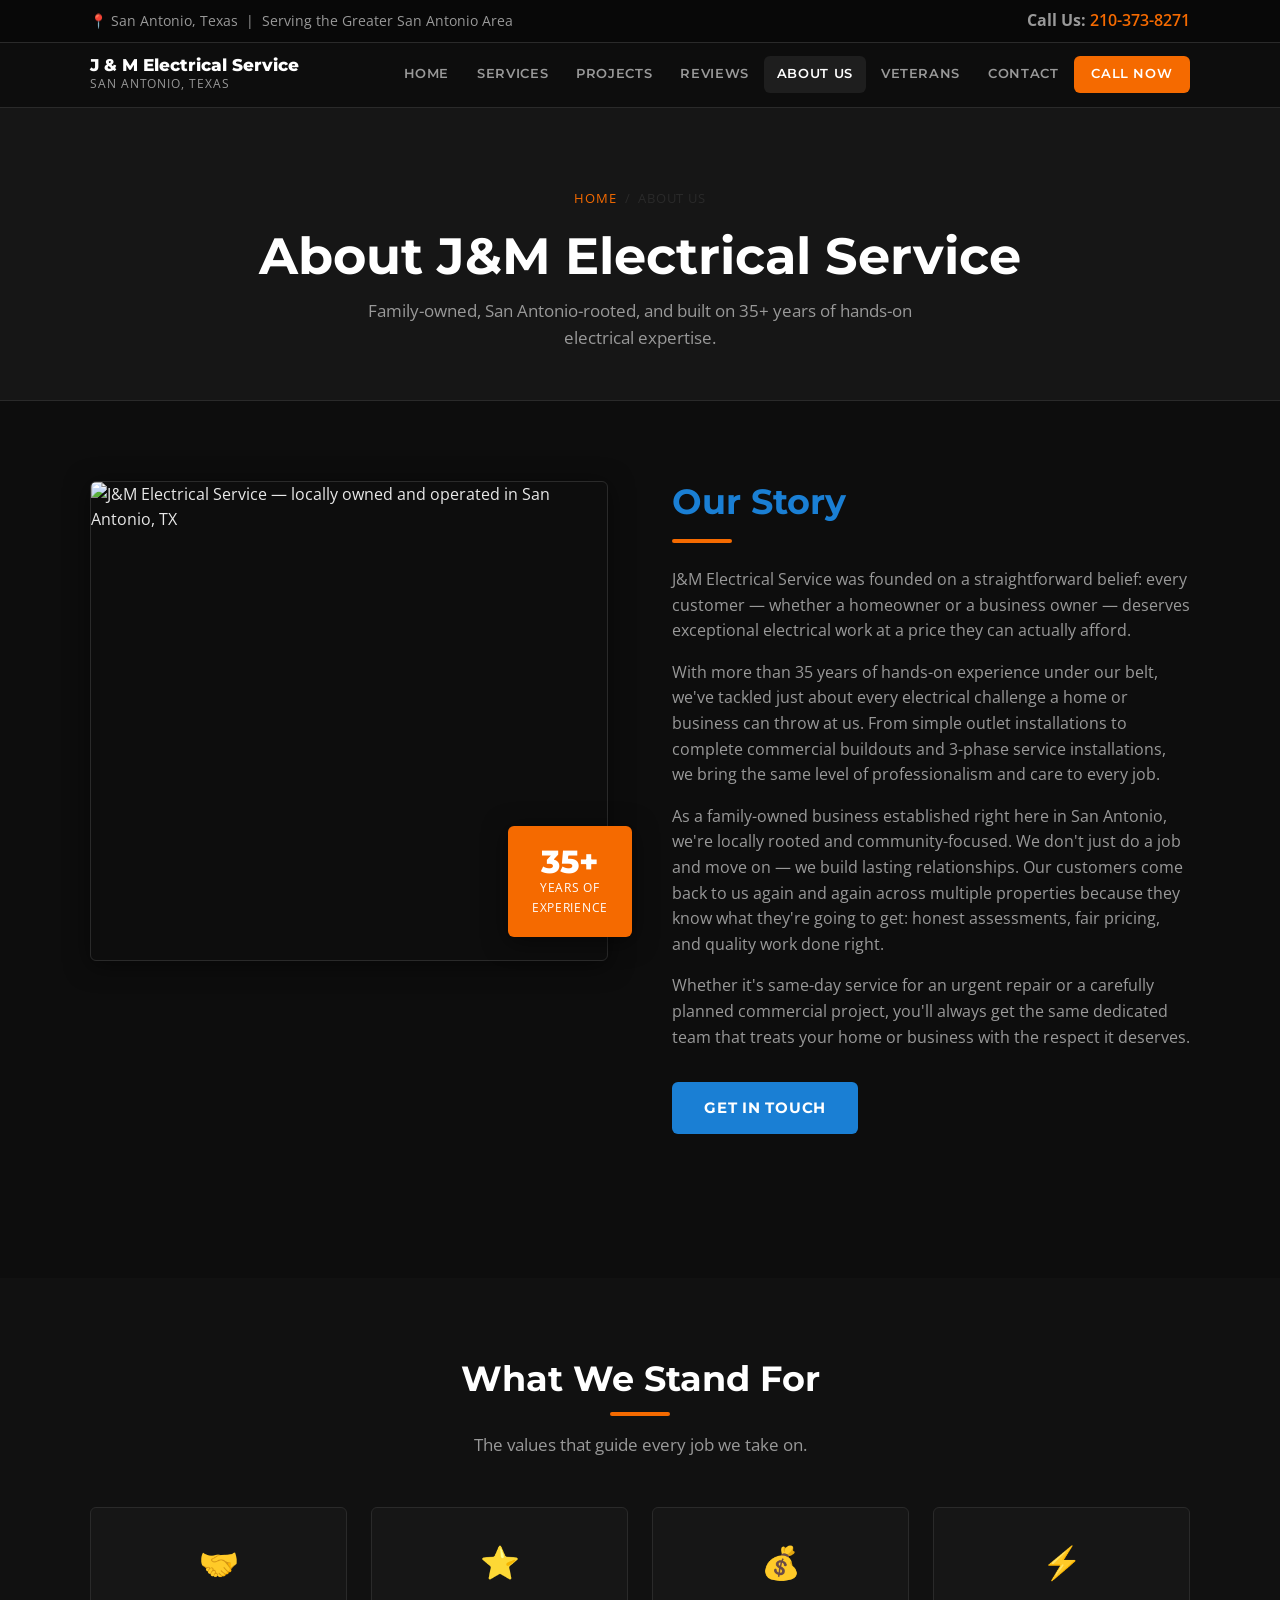
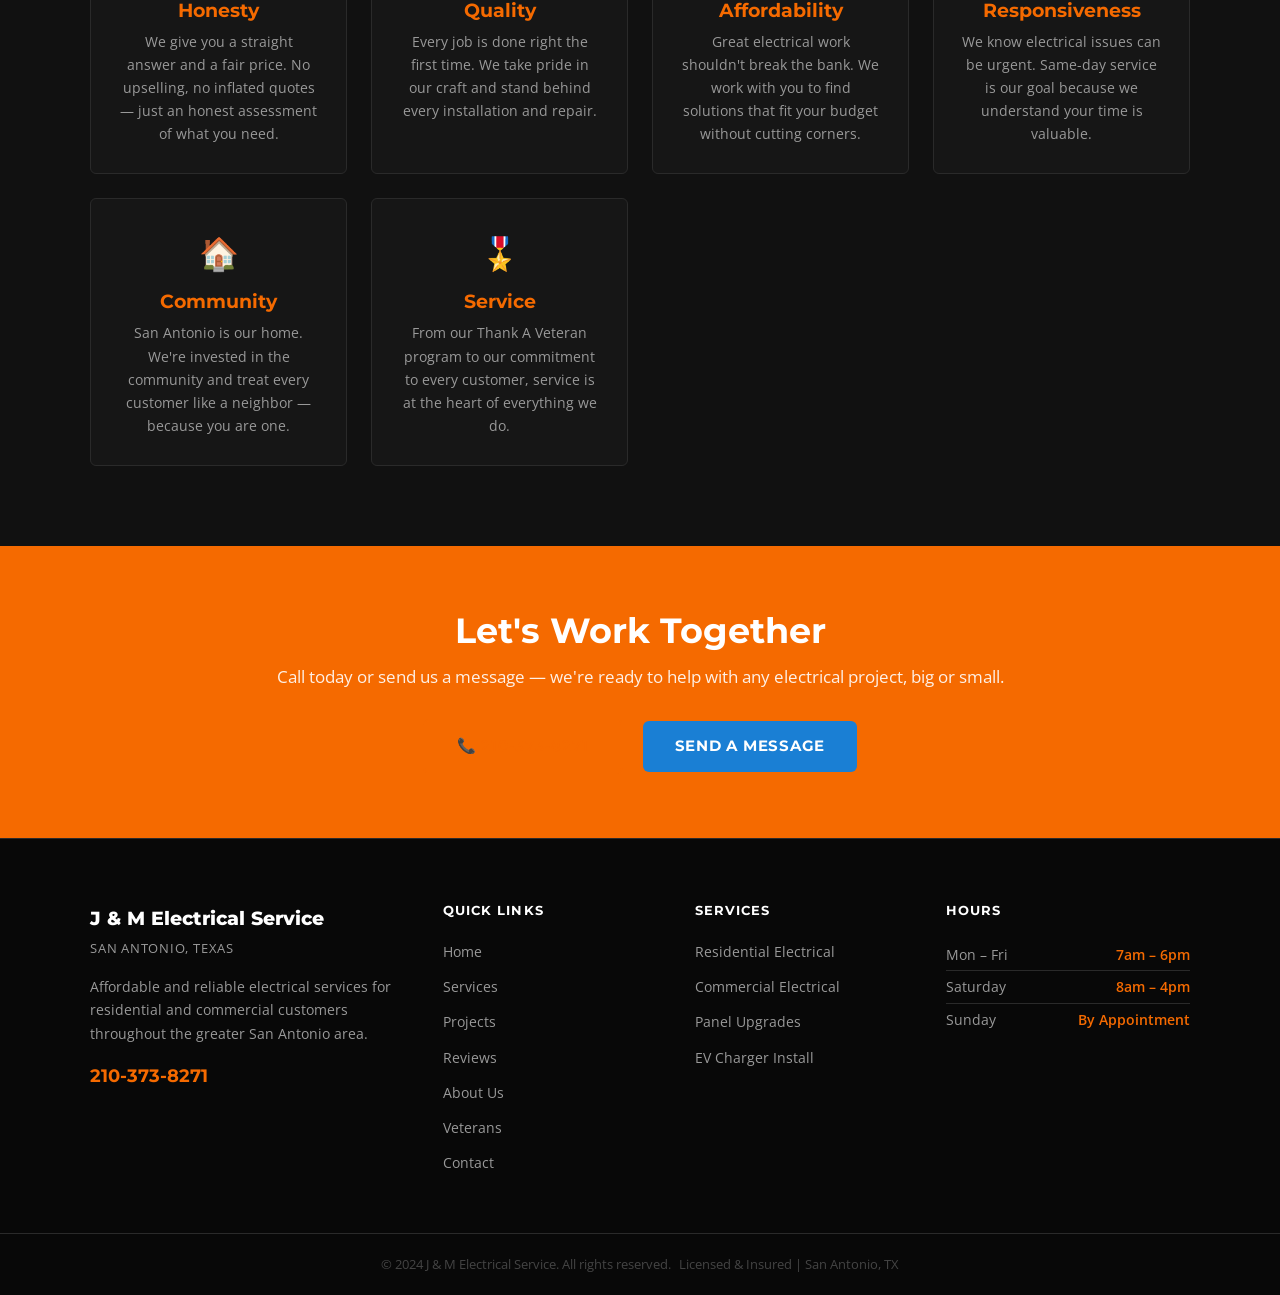
==== about.html @ 8410b1f5 "feat: add about and veterans pages About page includes company story, locally-owned-operated photo, " ====
<!DOCTYPE html>
<html lang="en">
<head>
  <meta charset="UTF-8" />
  <meta name="viewport" content="width=device-width, initial-scale=1.0" />
  <title>About J&M Electrical Service | Family-Owned San Antonio Electrician</title>
  <meta name="description" content="J&M Electrical Service is a family-owned licensed electrical contractor in San Antonio, TX with 35+ years of experience. Honest, affordable, and reliable. Call 210-373-8271." />
  <meta name="robots" content="index, follow" />
  <link rel="canonical" href="https://www.jmelectricalsvcs.net/about.html" />
  <meta property="og:type" content="website" />
  <meta property="og:title" content="About J&M Electrical Service | Family-Owned San Antonio Electrician" />
  <meta property="og:description" content="Family-owned licensed electrical contractor in San Antonio, TX. Over 35 years of experience serving homes and businesses." />
  <meta property="og:url" content="https://www.jmelectricalsvcs.net/about.html" />
  <meta property="og:site_name" content="J&M Electrical Service" />
  <link rel="preconnect" href="https://fonts.googleapis.com" />
  <link rel="preconnect" href="https://fonts.gstatic.com" crossorigin />
  <link href="https://fonts.googleapis.com/css2?family=Montserrat:wght@700;800&family=Open+Sans:wght@400;600&display=swap" rel="stylesheet" />
  <link rel="stylesheet" href="css/style.css" />
</head>
<body>

  <div class="top-bar">
    <div class="container">
      <span>📍 San Antonio, Texas &nbsp;|&nbsp; Serving the Greater San Antonio Area</span>
      <span class="top-bar-phone">Call Us: <a href="tel:2103738271">210-373-8271</a></span>
    </div>
  </div>

  <nav class="navbar">
    <div class="container">
      <a href="index.html" class="nav-logo">
        <img src="assets/jm-electrical-srvs-logo.png" alt="J&M Electrical Logo" onerror="this.style.display='none'" />
        <div class="nav-logo-text">
          <span class="name">J &amp; M Electrical Service</span>
          <span class="tagline">San Antonio, Texas</span>
        </div>
      </a>
      <div class="hamburger"><span></span><span></span><span></span></div>
      <div class="nav-links">
        <a href="index.html">Home</a>
        <a href="services.html">Services</a>
        <a href="projects.html">Projects</a>
        <a href="reviews.html">Reviews</a>
        <a href="about.html" class="active">About Us</a>
        <a href="veterans.html">Veterans</a>
        <a href="contact.html">Contact</a>
        <a href="tel:2103738271" class="btn btn-orange">Call Now</a>
      </div>
    </div>
  </nav>

  <div class="page-hero">
    <div class="container">
      <div class="breadcrumb"><a href="index.html">Home</a><span>/</span><span>About Us</span></div>
      <h1>About J&amp;M Electrical Service</h1>
      <p>Family-owned, San Antonio-rooted, and built on 35+ years of hands-on electrical expertise.</p>
    </div>
  </div>

  <section class="section">
    <div class="container">
      <div class="about-full-grid">
        <div style="position:relative;">
          <div class="about-img" style="height:480px;">
            <img src="assets/locally-owned-operated.jpg" alt="J&M Electrical Service — locally owned and operated in San Antonio, TX" loading="lazy" />
          </div>
          <div class="about-badge">
            <div class="num">35+</div>
            <div class="lbl">Years of<br>Experience</div>
          </div>
        </div>
        <div>
          <h2 style="color:var(--blue);margin-bottom:1rem;">Our Story</h2>
          <div class="divider" style="margin:0 0 1.5rem;"></div>
          <p style="color:var(--text-muted);margin-bottom:1rem;">J&amp;M Electrical Service was founded on a straightforward belief: every customer — whether a homeowner or a business owner — deserves exceptional electrical work at a price they can actually afford.</p>
          <p style="color:var(--text-muted);margin-bottom:1rem;">With more than 35 years of hands-on experience under our belt, we've tackled just about every electrical challenge a home or business can throw at us. From simple outlet installations to complete commercial buildouts and 3-phase service installations, we bring the same level of professionalism and care to every job.</p>
          <p style="color:var(--text-muted);margin-bottom:1rem;">As a family-owned business established right here in San Antonio, we're locally rooted and community-focused. We don't just do a job and move on — we build lasting relationships. Our customers come back to us again and again across multiple properties because they know what they're going to get: honest assessments, fair pricing, and quality work done right.</p>
          <p style="color:var(--text-muted);margin-bottom:2rem;">Whether it's same-day service for an urgent repair or a carefully planned commercial project, you'll always get the same dedicated team that treats your home or business with the respect it deserves.</p>
          <a href="contact.html" class="btn btn-blue">Get In Touch</a>
        </div>
      </div>
    </div>
  </section>

  <!-- VALUES -->
  <section class="section team-section">
    <div class="container">
      <h2 class="section-title">What We Stand For</h2>
      <div class="divider"></div>
      <p class="section-subtitle">The values that guide every job we take on.</p>
      <div class="values-grid">
        <div class="value-card">
          <div class="icon">🤝</div>
          <h3>Honesty</h3>
          <p>We give you a straight answer and a fair price. No upselling, no inflated quotes — just an honest assessment of what you need.</p>
        </div>
        <div class="value-card">
          <div class="icon">⭐</div>
          <h3>Quality</h3>
          <p>Every job is done right the first time. We take pride in our craft and stand behind every installation and repair.</p>
        </div>
        <div class="value-card">
          <div class="icon">💰</div>
          <h3>Affordability</h3>
          <p>Great electrical work shouldn't break the bank. We work with you to find solutions that fit your budget without cutting corners.</p>
        </div>
        <div class="value-card">
          <div class="icon">⚡</div>
          <h3>Responsiveness</h3>
          <p>We know electrical issues can be urgent. Same-day service is our goal because we understand your time is valuable.</p>
        </div>
        <div class="value-card">
          <div class="icon">🏠</div>
          <h3>Community</h3>
          <p>San Antonio is our home. We're invested in the community and treat every customer like a neighbor — because you are one.</p>
        </div>
        <div class="value-card">
          <div class="icon">🎖️</div>
          <h3>Service</h3>
          <p>From our Thank A Veteran program to our commitment to every customer, service is at the heart of everything we do.</p>
        </div>
      </div>
    </div>
  </section>

  <section class="cta-section">
    <div class="container">
      <h2>Let's Work Together</h2>
      <p>Call today or send us a message — we're ready to help with any electrical project, big or small.</p>
      <a href="tel:2103738271" class="btn btn-outline-orange" style="margin-right:1rem;">&#128222; 210-373-8271</a>
      <a href="contact.html" class="btn" style="background:var(--blue);color:var(--white);">Send a Message</a>
    </div>
  </section>

  <footer>
    <div class="container">
      <div class="footer-main">
        <div class="footer-brand">
          <div class="name">J &amp; M Electrical Service</div>
          <div class="tagline">San Antonio, Texas</div>
          <p>Affordable and reliable electrical services for residential and commercial customers throughout the greater San Antonio area.</p>
          <a href="tel:2103738271" class="footer-phone">210-373-8271</a>
        </div>
        <div class="footer-col">
          <h4>Quick Links</h4>
          <ul>
            <li><a href="index.html">Home</a></li>
            <li><a href="services.html">Services</a></li>
            <li><a href="projects.html">Projects</a></li>
            <li><a href="reviews.html">Reviews</a></li>
            <li><a href="about.html">About Us</a></li>
            <li><a href="veterans.html">Veterans</a></li>
            <li><a href="contact.html">Contact</a></li>
          </ul>
        </div>
        <div class="footer-col">
          <h4>Services</h4>
          <ul>
            <li><a href="services.html">Residential Electrical</a></li>
            <li><a href="services.html">Commercial Electrical</a></li>
            <li><a href="services.html">Panel Upgrades</a></li>
            <li><a href="services.html">EV Charger Install</a></li>
          </ul>
        </div>
        <div class="footer-col">
          <h4>Hours</h4>
          <div class="hours-item"><span class="day">Mon – Fri</span><span class="time">7am – 6pm</span></div>
          <div class="hours-item"><span class="day">Saturday</span><span class="time">8am – 4pm</span></div>
          <div class="hours-item"><span class="day">Sunday</span><span class="time">By Appointment</span></div>
        </div>
      </div>
    </div>
    <div class="footer-bottom">
      <div class="container" style="display:flex;justify-content:space-between;align-items:center;flex-wrap:wrap;gap:0.5rem;">
        <span>&copy; 2024 J &amp; M Electrical Service. All rights reserved.</span>
        <span>Licensed &amp; Insured | San Antonio, TX</span>
      </div>
    </div>
  </footer>

  <button id="scrollTop" aria-label="Scroll to top">&#8679;</button>
  <script src="js/main.js"></script>
</body>
</html>
---- css/style.css ----
/* ===== RESET & BASE ===== */
*, *::before, *::after { box-sizing: border-box; margin: 0; padding: 0; }

:root {
  --bg:          #0d0d0d;
  --bg-card:     #161616;
  --bg-section:  #111111;
  --bg-elevated: #1e1e1e;
  --orange:      #f56a00;
  --orange-hover:#d45c00;
  --blue:        #1a7fd4;
  --blue-hover:  #1568b0;
  --white:       #ffffff;
  --text:        #e8e8e8;
  --text-muted:  #999999;
  --border:      #2a2a2a;
  --shadow:      0 4px 24px rgba(0,0,0,0.5);
  --radius:      6px;
}

html { scroll-behavior: smooth; }

body {
  font-family: 'Open Sans', sans-serif;
  color: var(--text);
  background: var(--bg);
  line-height: 1.6;
}

img { max-width: 100%; display: block; }
a  { text-decoration: none; color: inherit; }
ul { list-style: none; }

/* ===== TYPOGRAPHY ===== */
h1, h2, h3, h4 {
  font-family: 'Montserrat', sans-serif;
  font-weight: 700;
  line-height: 1.2;
  color: var(--white);
}
h1 { font-size: clamp(2rem, 5vw, 3.2rem); }
h2 { font-size: clamp(1.6rem, 3vw, 2.2rem); }
h3 { font-size: 1.2rem; }

/* ===== PHONE LINKS — always visible & clickable ===== */
a[href^="tel"] {
  color: var(--orange);
  font-weight: 600;
}
a[href^="tel"]:hover { color: var(--orange-hover); }

/* ===== UTILITIES ===== */
.container { max-width: 1140px; margin: 0 auto; padding: 0 1.25rem; }
.section    { padding: 5rem 0; }
.section-title {
  text-align: center;
  margin-bottom: 0.75rem;
  color: var(--white);
}
.section-subtitle {
  text-align: center;
  color: var(--text-muted);
  margin-bottom: 3rem;
  font-size: 1.05rem;
}
.divider {
  width: 60px; height: 4px;
  background: var(--orange);
  margin: 0.75rem auto 1rem;
  border-radius: 2px;
}

/* ===== BUTTONS ===== */
.btn {
  display: inline-block;
  padding: 0.85rem 2rem;
  border-radius: var(--radius);
  font-family: 'Montserrat', sans-serif;
  font-weight: 700;
  font-size: 0.95rem;
  letter-spacing: 0.05em;
  text-transform: uppercase;
  cursor: pointer;
  border: none;
  transition: background 0.2s, transform 0.15s;
}
.btn-orange {
  background: var(--orange);
  color: var(--white);
}
.btn-orange:hover { background: var(--orange-hover); transform: translateY(-2px); }

.btn-blue {
  background: var(--blue);
  color: var(--white);
}
.btn-blue:hover { background: var(--blue-hover); transform: translateY(-2px); }

.btn-outline-orange {
  background: transparent;
  color: var(--orange);
  border: 2px solid var(--orange);
}
.btn-outline-orange:hover { background: var(--orange); color: var(--white); }

.btn-outline-white {
  background: transparent;
  color: var(--white);
  border: 2px solid var(--white);
}
.btn-outline-white:hover { background: var(--white); color: var(--bg); }

/* ===== TOP BAR ===== */
.top-bar {
  background: #080808;
  color: var(--text-muted);
  font-size: 0.85rem;
  padding: 0.5rem 0;
  border-bottom: 1px solid var(--border);
}
.top-bar .container {
  display: flex;
  justify-content: space-between;
  align-items: center;
  flex-wrap: wrap;
  gap: 0.5rem;
}
.top-bar a { color: var(--text-muted); }
.top-bar a:hover { color: var(--orange); }
.top-bar-phone { font-weight: 700; font-size: 1rem; }
.top-bar-phone a { color: var(--orange); }

/* ===== NAVBAR ===== */
.navbar {
  background: #0d0d0d;
  border-bottom: 1px solid var(--border);
  position: sticky;
  top: 0;
  z-index: 1000;
}
.navbar .container {
  display: flex;
  align-items: center;
  justify-content: space-between;
  padding-top: 0.85rem;
  padding-bottom: 0.85rem;
}
.nav-logo {
  display: flex;
  align-items: center;
  gap: 0.75rem;
}
.nav-logo img { height: 56px; width: auto; }
.nav-logo-text { display: flex; flex-direction: column; }
.nav-logo-text .name {
  font-family: 'Montserrat', sans-serif;
  font-weight: 800;
  font-size: 1.05rem;
  color: var(--white);
  line-height: 1.1;
}
.nav-logo-text .tagline {
  font-size: 0.72rem;
  color: var(--text-muted);
  letter-spacing: 0.08em;
  text-transform: uppercase;
}
.nav-links {
  display: flex;
  align-items: center;
  gap: 0.15rem;
}
.nav-links a {
  padding: 0.5rem 0.8rem;
  font-family: 'Montserrat', sans-serif;
  font-weight: 600;
  font-size: 0.8rem;
  letter-spacing: 0.05em;
  text-transform: uppercase;
  color: var(--text-muted);
  border-radius: var(--radius);
  transition: color 0.2s, background 0.2s;
  white-space: nowrap;
}
.nav-links a:hover,
.nav-links a.active { color: var(--white); background: var(--bg-elevated); }
.nav-links .btn-orange {
  padding: 0.5rem 1.1rem;
  font-size: 0.8rem;
  color: var(--white);
}

/* Hamburger */
.hamburger {
  display: none;
  flex-direction: column;
  gap: 5px;
  cursor: pointer;
  padding: 0.5rem;
}
.hamburger span {
  width: 26px; height: 3px;
  background: var(--white);
  border-radius: 2px;
  transition: all 0.3s;
}
.hamburger.open span:nth-child(1) { transform: translateY(8px) rotate(45deg); }
.hamburger.open span:nth-child(2) { opacity: 0; }
.hamburger.open span:nth-child(3) { transform: translateY(-8px) rotate(-45deg); }

/* ===== HERO ===== */
.hero {
  position: relative;
  min-height: 88vh;
  display: flex;
  flex-direction: column;
  justify-content: center;
  background: var(--bg);
  overflow: hidden;
  padding-top: 3rem;
  padding-bottom: 110px; /* leave room for the stats bar */
}
.hero-video {
  position: absolute; inset: 0;
  width: 100%; height: 100%;
  object-fit: cover;
  opacity: 0.90;
  z-index: 0;
}
.hero::after {
  content: '';
  position: absolute; inset: 0;
  background: linear-gradient(to right, rgba(0,0,0,0.45) 30%, rgba(0,0,0,0.05) 100%);
}
.hero-content {
  position: relative;
  z-index: 1;
  max-width: 680px;
}
.hero-badge {
  display: inline-block;
  background: var(--orange);
  color: var(--white);
  font-size: 0.78rem;
  font-weight: 700;
  letter-spacing: 0.1em;
  text-transform: uppercase;
  padding: 0.35rem 1rem;
  border-radius: 50px;
  margin-bottom: 1.25rem;
}
.hero h1 { color: var(--white); margin-bottom: 1rem; }
.hero h1 span { color: var(--orange); }
.hero p {
  color: rgba(255,255,255,0.75);
  font-size: 1.15rem;
  margin-bottom: 2rem;
  max-width: 560px;
}
.hero-btns { display: flex; gap: 1rem; flex-wrap: wrap; }

.hero-stats {
  position: absolute;
  bottom: 0; left: 0; right: 0;
  background: #161616;
  border-top: 3px solid var(--orange);
  z-index: 2;
}
.hero-stats .container {
  display: grid;
  grid-template-columns: repeat(3, 1fr);
  text-align: center;
  padding-top: 1.5rem;
  padding-bottom: 1.5rem;
  gap: 1rem;
}
.stat-num {
  display: block;
  font-family: 'Montserrat', sans-serif;
  font-size: 2rem;
  font-weight: 800;
  color: var(--orange);
}
.stat-label {
  font-size: 0.82rem;
  color: var(--text-muted);
  text-transform: uppercase;
  letter-spacing: 0.06em;
}

/* ===== SERVICES OVERVIEW ===== */
.services-section { background: var(--bg-section); }
.services-grid {
  display: grid;
  grid-template-columns: repeat(auto-fit, minmax(280px, 1fr));
  gap: 1.5rem;
}
.service-card {
  background: var(--bg-card);
  border-radius: var(--radius);
  padding: 2rem;
  box-shadow: var(--shadow);
  border-top: 4px solid var(--orange);
  transition: transform 0.2s, border-color 0.2s;
}
.service-card:hover { transform: translateY(-4px); border-color: var(--blue); }
.service-icon { font-size: 2.5rem; margin-bottom: 1rem; }
.service-card h3 { color: var(--white); margin-bottom: 0.75rem; }
.service-card ul { color: var(--text-muted); font-size: 0.9rem; }
.service-card ul li {
  padding: 0.3rem 0;
  border-bottom: 1px solid var(--border);
}
.service-card ul li:last-child { border-bottom: none; }
.service-card ul li::before { content: "✓ "; color: var(--orange); font-weight: 700; }

.services-note {
  text-align: center;
  margin-top: 2.5rem;
  padding: 1.25rem 2rem;
  background: var(--bg-card);
  border-radius: var(--radius);
  border: 1px solid var(--border);
  color: var(--text-muted);
  font-size: 0.95rem;
}
.services-note strong { color: var(--white); }

/* ===== WHY CHOOSE US ===== */
.why-section { background: var(--bg); border-top: 1px solid var(--border); border-bottom: 1px solid var(--border); }
.why-grid {
  display: grid;
  grid-template-columns: repeat(auto-fit, minmax(220px, 1fr));
  gap: 2rem;
  text-align: center;
}
.why-item .icon { font-size: 2.8rem; margin-bottom: 1rem; }
.why-item h3 { color: var(--orange); margin-bottom: 0.5rem; }
.why-item p { color: var(--text-muted); font-size: 0.92rem; }

/* ===== REVIEWS ===== */
.reviews-section { background: var(--bg-section); }
.reviews-grid {
  display: grid;
  grid-template-columns: repeat(auto-fit, minmax(280px, 1fr));
  gap: 1.5rem;
}
.review-card {
  background: var(--bg-card);
  border-radius: var(--radius);
  padding: 1.75rem;
  border-left: 4px solid var(--blue);
  box-shadow: var(--shadow);
}
.review-stars { color: var(--orange); font-size: 1.1rem; margin-bottom: 0.75rem; }
.review-text {
  font-style: italic;
  color: var(--text-muted);
  margin-bottom: 1rem;
  font-size: 0.95rem;
  line-height: 1.65;
}
.review-author {
  font-weight: 700;
  color: var(--blue);
  font-size: 0.88rem;
  text-transform: uppercase;
  letter-spacing: 0.05em;
}
.reviews-cta { text-align: center; margin-top: 2.5rem; }

/* ===== ABOUT PREVIEW ===== */
.about-section { background: var(--bg); }
.about-grid {
  display: grid;
  grid-template-columns: 1fr 1fr;
  gap: 4rem;
  align-items: center;
}
.about-img-placeholder {
  width: 100%; height: 400px;
  background: var(--bg-card);
  border: 1px solid var(--border);
  border-radius: var(--radius);
  display: flex;
  align-items: center;
  justify-content: center;
  font-size: 5rem;
}
.about-badge {
  position: absolute;
  bottom: 1.5rem; right: -1.5rem;
  background: var(--orange);
  color: var(--white);
  padding: 1.25rem 1.5rem;
  border-radius: var(--radius);
  text-align: center;
  box-shadow: var(--shadow);
}
.about-badge .num {
  font-family: 'Montserrat', sans-serif;
  font-size: 2rem;
  font-weight: 800;
  line-height: 1;
}
.about-badge .lbl { font-size: 0.75rem; text-transform: uppercase; letter-spacing: 0.06em; }
.about-content h2 { color: var(--white); margin-bottom: 1rem; }
.about-content p { color: var(--text-muted); margin-bottom: 1rem; }

/* ===== PROJECTS ===== */
.projects-section { background: var(--bg-section); }
.projects-grid {
  display: grid;
  grid-template-columns: repeat(auto-fill, minmax(280px, 1fr));
  gap: 1rem;
}
.project-card {
  border-radius: var(--radius);
  overflow: hidden;
  box-shadow: var(--shadow);
  position: relative;
  aspect-ratio: 4/3;
  background: var(--bg-card);
  border: 1px solid var(--border);
}
.project-card img { width: 100%; height: 100%; object-fit: cover; transition: transform 0.3s; }
.project-card:hover img { transform: scale(1.05); }
.project-card .overlay {
  position: absolute; inset: 0;
  background: rgba(245,106,0,0.75);
  display: flex;
  align-items: center;
  justify-content: center;
  opacity: 0;
  transition: opacity 0.3s;
}
.project-card:hover .overlay { opacity: 1; }
.project-card .overlay span {
  color: var(--white);
  font-family: 'Montserrat', sans-serif;
  font-weight: 700;
  font-size: 0.9rem;
  letter-spacing: 0.05em;
  text-transform: uppercase;
}
.project-placeholder {
  width: 100%; height: 100%;
  display: flex;
  align-items: center;
  justify-content: center;
  flex-direction: column;
  gap: 0.5rem;
  color: var(--text-muted);
  font-size: 0.85rem;
  font-family: 'Montserrat', sans-serif;
}
.project-placeholder span { font-size: 2.5rem; }
.projects-cta { text-align: center; margin-top: 2rem; }

/* ===== VETERANS ===== */
.veterans-section {
  background: var(--bg-card);
  border-top: 1px solid var(--border);
  border-bottom: 1px solid var(--border);
  text-align: center;
}
.veterans-icon { font-size: 4rem; margin-bottom: 1rem; }
.veterans-section p {
  color: var(--text-muted);
  max-width: 600px;
  margin: 0 auto 2rem;
  font-size: 1.05rem;
}

/* ===== CTA BANNER ===== */
.cta-section {
  background: var(--orange);
  text-align: center;
  padding: 4rem 0;
}
.cta-section h2 { color: var(--white); margin-bottom: 0.75rem; }
.cta-section p { color: rgba(255,255,255,0.9); margin-bottom: 1.75rem; font-size: 1.05rem; }

/* ===== PAGE HERO (inner pages) ===== */
.page-hero {
  background: var(--bg-card);
  border-bottom: 1px solid var(--border);
  padding: 5rem 0 3rem;
  text-align: center;
}
.page-hero h1 { color: var(--white); margin-bottom: 0.75rem; }
.page-hero p { color: var(--text-muted); font-size: 1.05rem; max-width: 600px; margin: 0 auto; }
.breadcrumb {
  display: flex;
  justify-content: center;
  gap: 0.5rem;
  font-size: 0.82rem;
  color: var(--text-muted);
  margin-bottom: 1rem;
  text-transform: uppercase;
  letter-spacing: 0.06em;
}
.breadcrumb a { color: var(--orange); }
.breadcrumb span { color: var(--border); }

/* ===== SERVICES FULL PAGE ===== */
.services-full .category-header {
  display: flex;
  align-items: center;
  gap: 1rem;
  margin-bottom: 1.5rem;
}
.services-full .category-header h2 { color: var(--white); font-size: 1.6rem; }
.services-full .category-tag {
  background: var(--orange);
  color: var(--white);
  font-size: 0.72rem;
  font-weight: 700;
  letter-spacing: 0.08em;
  text-transform: uppercase;
  padding: 0.25rem 0.75rem;
  border-radius: 50px;
}
.services-list {
  display: grid;
  grid-template-columns: repeat(auto-fill, minmax(240px, 1fr));
  gap: 1rem;
  margin-bottom: 3rem;
}
.service-item {
  background: var(--bg-card);
  border: 1px solid var(--border);
  border-radius: var(--radius);
  padding: 1.25rem;
  display: flex;
  align-items: flex-start;
  gap: 0.75rem;
  transition: border-color 0.2s;
}
.service-item:hover { border-color: var(--orange); }
.service-item .si-icon { font-size: 1.5rem; flex-shrink: 0; }
.service-item .si-text strong { display: block; color: var(--white); font-size: 0.92rem; margin-bottom: 0.2rem; }
.service-item .si-text span { font-size: 0.82rem; color: var(--text-muted); }

/* ===== REVIEWS FULL PAGE ===== */
.reviews-full-grid {
  display: grid;
  grid-template-columns: repeat(auto-fill, minmax(300px, 1fr));
  gap: 1.5rem;
}

/* ===== VETERANS INDEX SECTION ===== */
.veterans-inner {
  display: grid;
  grid-template-columns: 1fr 1fr;
  gap: 4rem;
  align-items: center;
}
.veterans-img {
  border-radius: var(--radius);
  overflow: hidden;
  box-shadow: var(--shadow);
  border: 1px solid var(--border);
}
.veterans-img img { width: 100%; display: block; }
.veterans-text .veterans-icon { font-size: 3rem; margin-bottom: 0.75rem; }
.veterans-text p { color: var(--text-muted); margin-top: 0.5rem; }

/* ===== VETERANS PAGE ===== */
.veterans-page-hero {
  position: relative;
  border-bottom: 1px solid var(--border);
  padding: 7rem 0 5rem;
  text-align: center;
  overflow: hidden;
  background: #0a1225;
}
.veterans-hero-bg {
  position: absolute; inset: 0;
  background-image: url('../assets/veterans-discount.jpg');
  background-size: cover;
  background-position: center top;
  opacity: 0.30;
}
.veterans-page-hero::after {
  content: '';
  position: absolute; inset: 0;
  background: linear-gradient(to bottom, rgba(10,18,37,0.55) 0%, rgba(10,18,37,0.80) 100%);
}
.veterans-page-hero h1 { color: var(--white); margin-bottom: 1rem; }
.veterans-page-hero p { color: rgba(255,255,255,0.85); max-width: 620px; margin: 0 auto 1.5rem; }
.veterans-benefits {
  display: grid;
  grid-template-columns: repeat(auto-fit, minmax(260px, 1fr));
  gap: 1.5rem;
  margin-top: 3rem;
}
.benefit-card {
  background: var(--bg-card);
  border: 1px solid var(--border);
  border-radius: var(--radius);
  padding: 2rem;
  text-align: center;
  border-top: 4px solid var(--blue);
}
.benefit-card .icon { font-size: 2.5rem; margin-bottom: 1rem; }
.benefit-card h3 { color: var(--white); margin-bottom: 0.5rem; }
.benefit-card p { color: var(--text-muted); font-size: 0.92rem; }

/* ===== ABOUT IMAGE ===== */
.about-img {
  border-radius: var(--radius);
  overflow: hidden;
  box-shadow: var(--shadow);
  border: 1px solid var(--border);
}
.about-img img {
  width: 100%;
  height: 100%;
  object-fit: cover;
  display: block;
}

/* ===== ABOUT FULL PAGE ===== */
.about-full-grid {
  display: grid;
  grid-template-columns: 1fr 1fr;
  gap: 4rem;
  align-items: start;
  margin-bottom: 4rem;
}
.team-section { background: var(--bg-section); }
.values-grid {
  display: grid;
  grid-template-columns: repeat(auto-fit, minmax(220px, 1fr));
  gap: 1.5rem;
}
.value-card {
  background: var(--bg-card);
  border: 1px solid var(--border);
  border-radius: var(--radius);
  padding: 1.75rem;
  text-align: center;
}
.value-card .icon { font-size: 2rem; margin-bottom: 0.75rem; }
.value-card h3 { color: var(--orange); margin-bottom: 0.5rem; }
.value-card p { color: var(--text-muted); font-size: 0.9rem; }

/* ===== CONTACT PAGE ===== */
.contact-grid {
  display: grid;
  grid-template-columns: 1fr 1.4fr;
  gap: 3rem;
  align-items: start;
}
.contact-info-card {
  background: var(--bg-card);
  border: 1px solid var(--border);
  border-radius: var(--radius);
  padding: 2rem;
}
.contact-info-card h3 { color: var(--white); margin-bottom: 1.5rem; }
.contact-item {
  display: flex;
  align-items: flex-start;
  gap: 1rem;
  margin-bottom: 1.5rem;
}
.contact-item .ci-icon { font-size: 1.5rem; flex-shrink: 0; }
.contact-item .ci-text strong { display: block; color: var(--white); margin-bottom: 0.25rem; }
.contact-item .ci-text span,
.contact-item .ci-text a { color: var(--text-muted); font-size: 0.95rem; }
.contact-item .ci-text a:hover { color: var(--orange); }
.contact-form-card {
  background: var(--bg-card);
  border: 1px solid var(--border);
  border-radius: var(--radius);
  padding: 2.5rem;
  box-shadow: var(--shadow);
}
.contact-form-card h3 { color: var(--white); margin-bottom: 1.5rem; }
.form-group { margin-bottom: 1.25rem; }
.form-group label {
  display: block;
  font-weight: 600;
  font-size: 0.82rem;
  color: var(--text-muted);
  margin-bottom: 0.4rem;
  text-transform: uppercase;
  letter-spacing: 0.04em;
}
.form-group input,
.form-group select,
.form-group textarea {
  width: 100%;
  padding: 0.75rem 1rem;
  border: 1.5px solid var(--border);
  border-radius: var(--radius);
  font-family: 'Open Sans', sans-serif;
  font-size: 0.95rem;
  color: var(--text);
  background: var(--bg-elevated);
  transition: border-color 0.2s;
}
.form-group input:focus,
.form-group select:focus,
.form-group textarea:focus { outline: none; border-color: var(--orange); }
.form-group select option { background: var(--bg-elevated); }
.form-group textarea { resize: vertical; min-height: 130px; }
.form-row { display: grid; grid-template-columns: 1fr 1fr; gap: 1rem; }

/* ===== PROJECTS GALLERY PAGE ===== */
.gallery-filter {
  display: flex;
  justify-content: center;
  gap: 0.75rem;
  flex-wrap: wrap;
  margin-bottom: 2.5rem;
}
.filter-btn {
  padding: 0.5rem 1.25rem;
  border: 1.5px solid var(--border);
  background: var(--bg-card);
  border-radius: 50px;
  font-family: 'Montserrat', sans-serif;
  font-weight: 700;
  font-size: 0.82rem;
  text-transform: uppercase;
  letter-spacing: 0.05em;
  cursor: pointer;
  color: var(--text-muted);
  transition: all 0.2s;
}
.filter-btn.active,
.filter-btn:hover { border-color: var(--orange); color: var(--orange); }
.projects-large-grid {
  display: grid;
  grid-template-columns: repeat(auto-fill, minmax(300px, 1fr));
  gap: 1.25rem;
}
.proj-card {
  border-radius: var(--radius);
  overflow: hidden;
  box-shadow: var(--shadow);
  background: var(--bg-card);
  border: 1px solid var(--border);
  position: relative;
  aspect-ratio: 4/3;
}
.proj-card img { width: 100%; height: 100%; object-fit: cover; transition: transform 0.3s; }
.proj-card:hover img { transform: scale(1.05); }
.proj-overlay {
  position: absolute; inset: 0;
  background: linear-gradient(to top, rgba(0,0,0,0.9) 0%, transparent 60%);
  display: flex;
  align-items: flex-end;
  padding: 1.25rem;
  opacity: 0;
  transition: opacity 0.3s;
}
.proj-card:hover .proj-overlay { opacity: 1; }
.proj-info .proj-title {
  color: var(--white);
  font-family: 'Montserrat', sans-serif;
  font-weight: 700;
  font-size: 0.95rem;
}
.proj-info .proj-tag {
  display: inline-block;
  background: var(--orange);
  color: var(--white);
  font-size: 0.7rem;
  font-weight: 700;
  letter-spacing: 0.06em;
  text-transform: uppercase;
  padding: 0.2rem 0.6rem;
  border-radius: 50px;
  margin-bottom: 0.35rem;
}
.proj-placeholder-card {
  width: 100%; height: 100%;
  display: flex;
  flex-direction: column;
  align-items: center;
  justify-content: center;
  gap: 0.5rem;
  color: var(--text-muted);
  font-size: 0.85rem;
  font-family: 'Montserrat', sans-serif;
  font-weight: 600;
  letter-spacing: 0.04em;
}
.proj-placeholder-card span { font-size: 2.5rem; }

/* ===== RATING SUMMARY ===== */
.rating-summary {
  display: inline-flex;
  align-items: center;
  gap: 2rem;
  background: var(--bg-card);
  border: 1px solid var(--border);
  padding: 2rem 3rem;
  border-radius: var(--radius);
  box-shadow: var(--shadow);
  flex-wrap: wrap;
  justify-content: center;
}
.rating-num {
  font-size: 3.5rem;
  font-weight: 800;
  font-family: 'Montserrat', sans-serif;
  color: var(--white);
  line-height: 1;
}
.rating-stars { color: var(--orange); font-size: 1.5rem; margin: 0.25rem 0; }
.rating-label { font-size: 0.82rem; color: var(--text-muted); text-transform: uppercase; letter-spacing: 0.06em; }
.rating-divider { border-left: 1px solid var(--border); padding-left: 2rem; }
.rating-stat { font-size: 2rem; font-weight: 800; font-family: 'Montserrat', sans-serif; }

/* ===== FOOTER ===== */
footer {
  background: #080808;
  border-top: 1px solid var(--border);
  color: var(--text-muted);
}
.footer-main {
  display: grid;
  grid-template-columns: 1.5fr 1fr 1fr 1.2fr;
  gap: 3rem;
  padding: 4rem 0 3rem;
}
.footer-brand .name {
  font-family: 'Montserrat', sans-serif;
  font-weight: 800;
  font-size: 1.2rem;
  color: var(--white);
  margin-bottom: 0.25rem;
}
.footer-brand .tagline { font-size: 0.8rem; color: var(--text-muted); text-transform: uppercase; letter-spacing: 0.06em; }
.footer-brand p { margin-top: 1rem; font-size: 0.88rem; line-height: 1.7; }
.footer-brand .footer-phone {
  display: inline-block;
  margin-top: 1rem;
  color: var(--orange);
  font-family: 'Montserrat', sans-serif;
  font-weight: 700;
  font-size: 1.1rem;
}
.footer-col h4 {
  color: var(--white);
  font-family: 'Montserrat', sans-serif;
  font-size: 0.82rem;
  text-transform: uppercase;
  letter-spacing: 0.08em;
  margin-bottom: 1.25rem;
}
.footer-col ul li { margin-bottom: 0.6rem; }
.footer-col ul li a {
  color: var(--text-muted);
  font-size: 0.88rem;
  transition: color 0.2s;
}
.footer-col ul li a:hover { color: var(--orange); }
.footer-col .hours-item {
  display: flex;
  justify-content: space-between;
  font-size: 0.85rem;
  padding: 0.3rem 0;
  border-bottom: 1px solid var(--border);
}
.footer-col .hours-item:last-child { border-bottom: none; }
.footer-col .hours-item .day { color: var(--text-muted); }
.footer-col .hours-item .time { color: var(--orange); font-weight: 600; }
.footer-bottom {
  border-top: 1px solid var(--border);
  padding: 1.25rem 0;
  display: flex;
  justify-content: space-between;
  align-items: center;
  flex-wrap: wrap;
  gap: 0.5rem;
  font-size: 0.8rem;
  color: #444;
}
.footer-bottom a { color: #555; }
.footer-bottom a:hover { color: var(--orange); }

/* ===== SCROLL TO TOP ===== */
#scrollTop {
  position: fixed;
  bottom: 2rem; right: 2rem;
  background: var(--orange);
  color: var(--white);
  width: 44px; height: 44px;
  border: none;
  border-radius: 50%;
  font-size: 1.2rem;
  cursor: pointer;
  box-shadow: 0 4px 15px rgba(245,106,0,0.4);
  opacity: 0;
  pointer-events: none;
  transition: opacity 0.3s;
  z-index: 999;
}
#scrollTop.visible { opacity: 1; pointer-events: auto; }

/* ===== RESPONSIVE ===== */
@media (max-width: 900px) {
  .about-grid,
  .about-full-grid,
  .contact-grid,
  .veterans-inner { grid-template-columns: 1fr; }
  .about-badge { right: 1rem; }
  .footer-main { grid-template-columns: 1fr 1fr; }
}

@media (max-width: 700px) {
  .hero-stats .container { grid-template-columns: 1fr 1fr; }
  .nav-links {
    display: none;
    flex-direction: column;
    position: absolute;
    top: 100%; left: 0; right: 0;
    background: #0d0d0d;
    padding: 1rem;
    border-bottom: 1px solid var(--border);
    gap: 0;
  }
  .nav-links.open { display: flex; }
  .nav-links a { padding: 0.75rem 1rem; border-radius: 0; border-bottom: 1px solid var(--border); }
  .hamburger { display: flex; }
  .footer-main { grid-template-columns: 1fr; }
  .form-row { grid-template-columns: 1fr; }
}

@media (max-width: 480px) {
  .hero-stats .container { grid-template-columns: 1fr; }
  .hero-btns { flex-direction: column; }
  .rating-summary { flex-direction: column; gap: 1.5rem; }
  .rating-divider { border-left: none; border-top: 1px solid var(--border); padding-left: 0; padding-top: 1.5rem; }
}
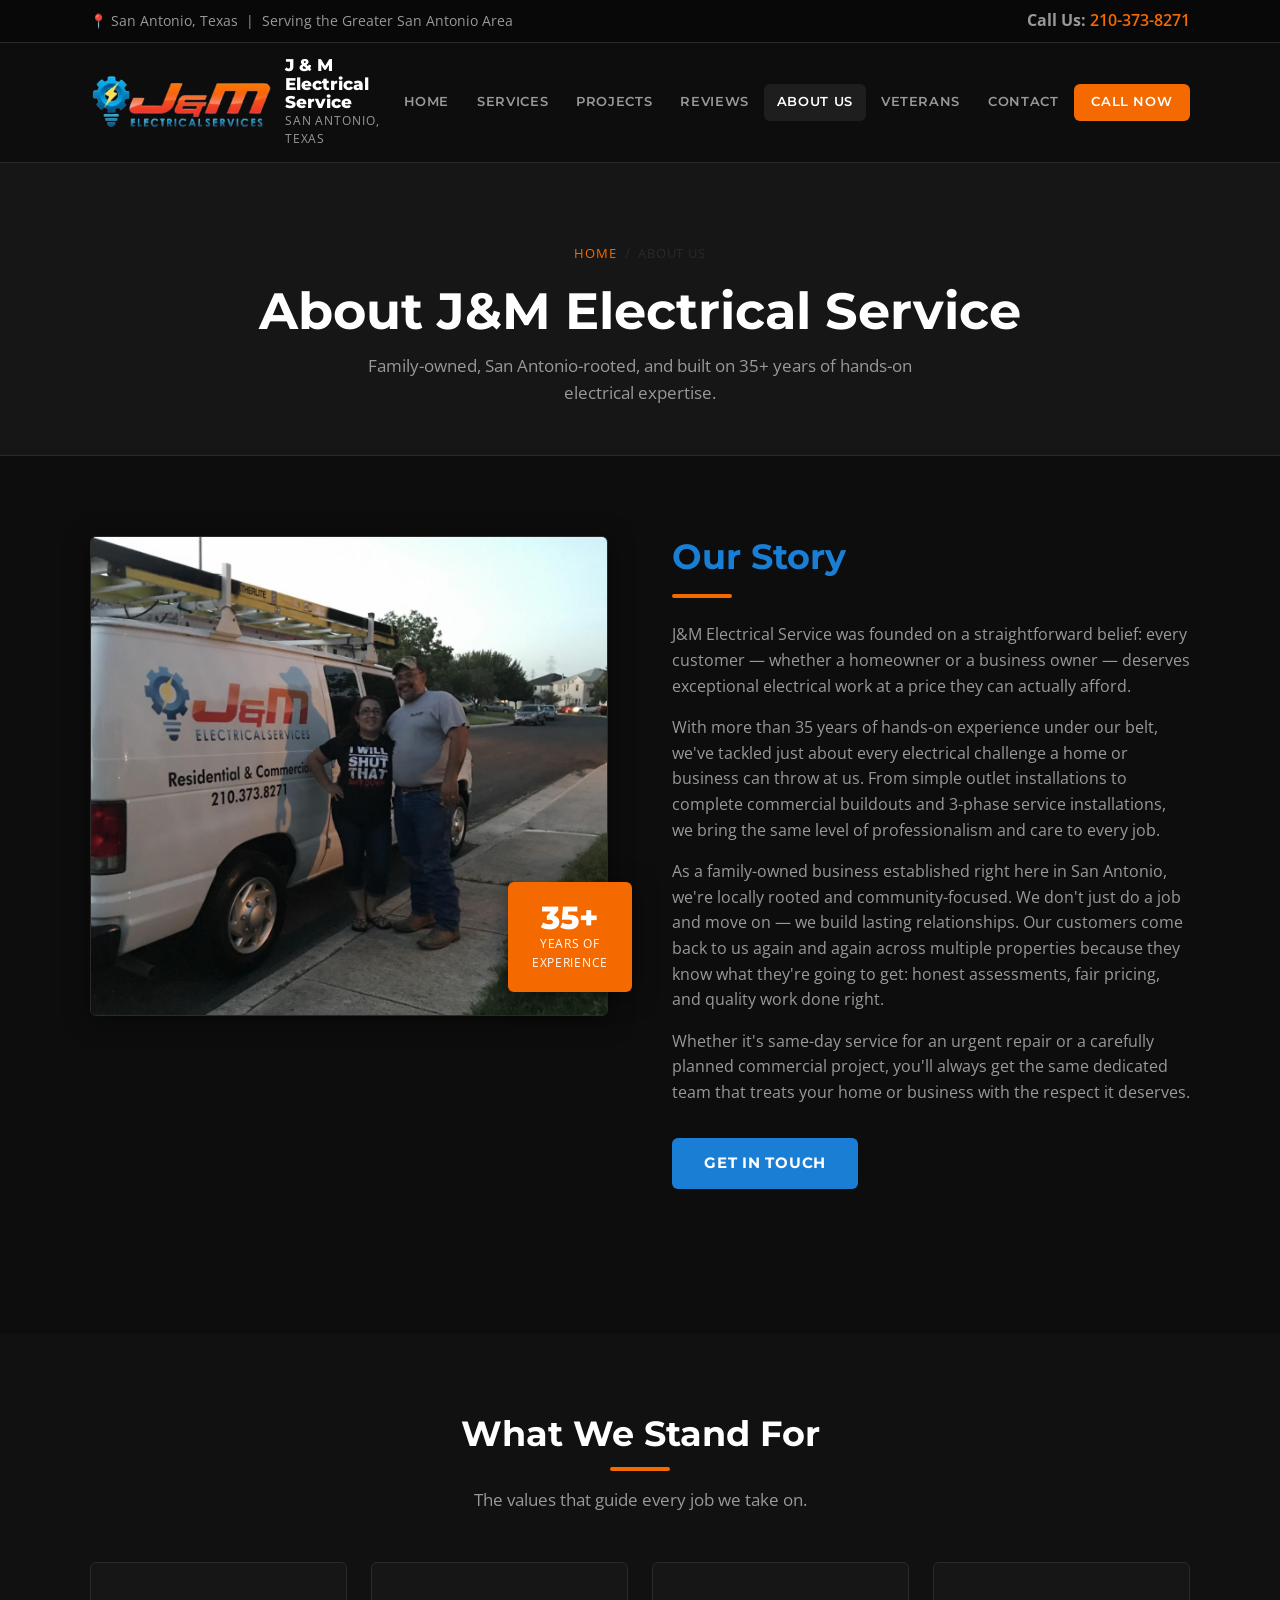
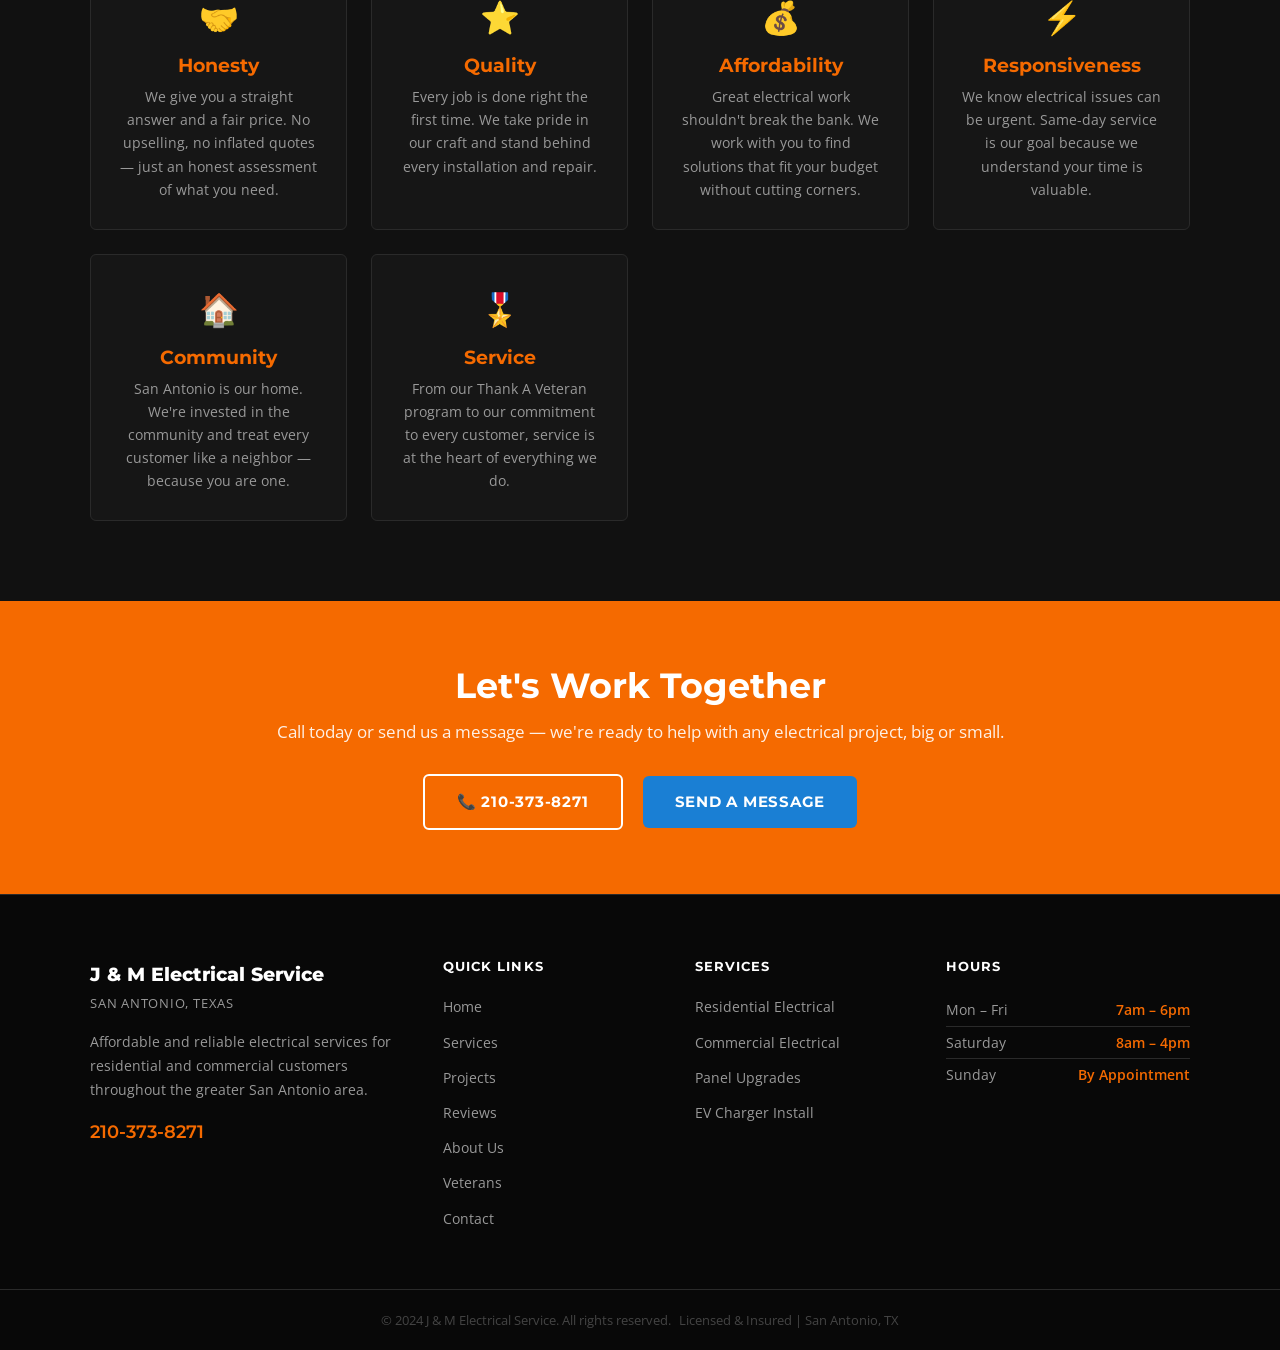
==== commit 9a81156e: "fix: restore phone button visibility on reviews and about pages Orange outline button was invisible " ====
--- a/about.html
+++ b/about.html
@@ -127,7 +127,7 @@
     <div class="container">
       <h2>Let's Work Together</h2>
       <p>Call today or send us a message — we're ready to help with any electrical project, big or small.</p>
-      <a href="tel:2103738271" class="btn btn-outline-orange" style="margin-right:1rem;">&#128222; 210-373-8271</a>
+      <a href="tel:2103738271" class="btn btn-outline-white" style="margin-right:1rem;">&#128222; 210-373-8271</a>
       <a href="contact.html" class="btn" style="background:var(--blue);color:var(--white);">Send a Message</a>
     </div>
   </section>
--- a/css/style.css
+++ b/css/style.css
@@ -42,12 +42,12 @@
 h2 { font-size: clamp(1.6rem, 3vw, 2.2rem); }
 h3 { font-size: 1.2rem; }
 
-/* ===== PHONE LINKS — always visible & clickable ===== */
-a[href^="tel"] {
+/* ===== PHONE LINKS — always visible & clickable (excludes buttons) ===== */
+a[href^="tel"]:not(.btn) {
   color: var(--orange);
   font-weight: 600;
 }
-a[href^="tel"]:hover { color: var(--orange-hover); }
+a[href^="tel"]:not(.btn):hover { color: var(--orange-hover); }
 
 /* ===== UTILITIES ===== */
 .container { max-width: 1140px; margin: 0 auto; padding: 0 1.25rem; }
@@ -289,7 +289,10 @@
 }
 
 /* ===== SERVICES OVERVIEW ===== */
-.services-section { background: var(--bg-section); }
+.services-section {
+  background: linear-gradient(rgba(0,0,0,0.82), rgba(0,0,0,0.82)),
+              url('../assets/light-bulb-background.jpg') center/cover no-repeat;
+}
 .services-grid {
   display: grid;
   grid-template-columns: repeat(auto-fit, minmax(280px, 1fr));
